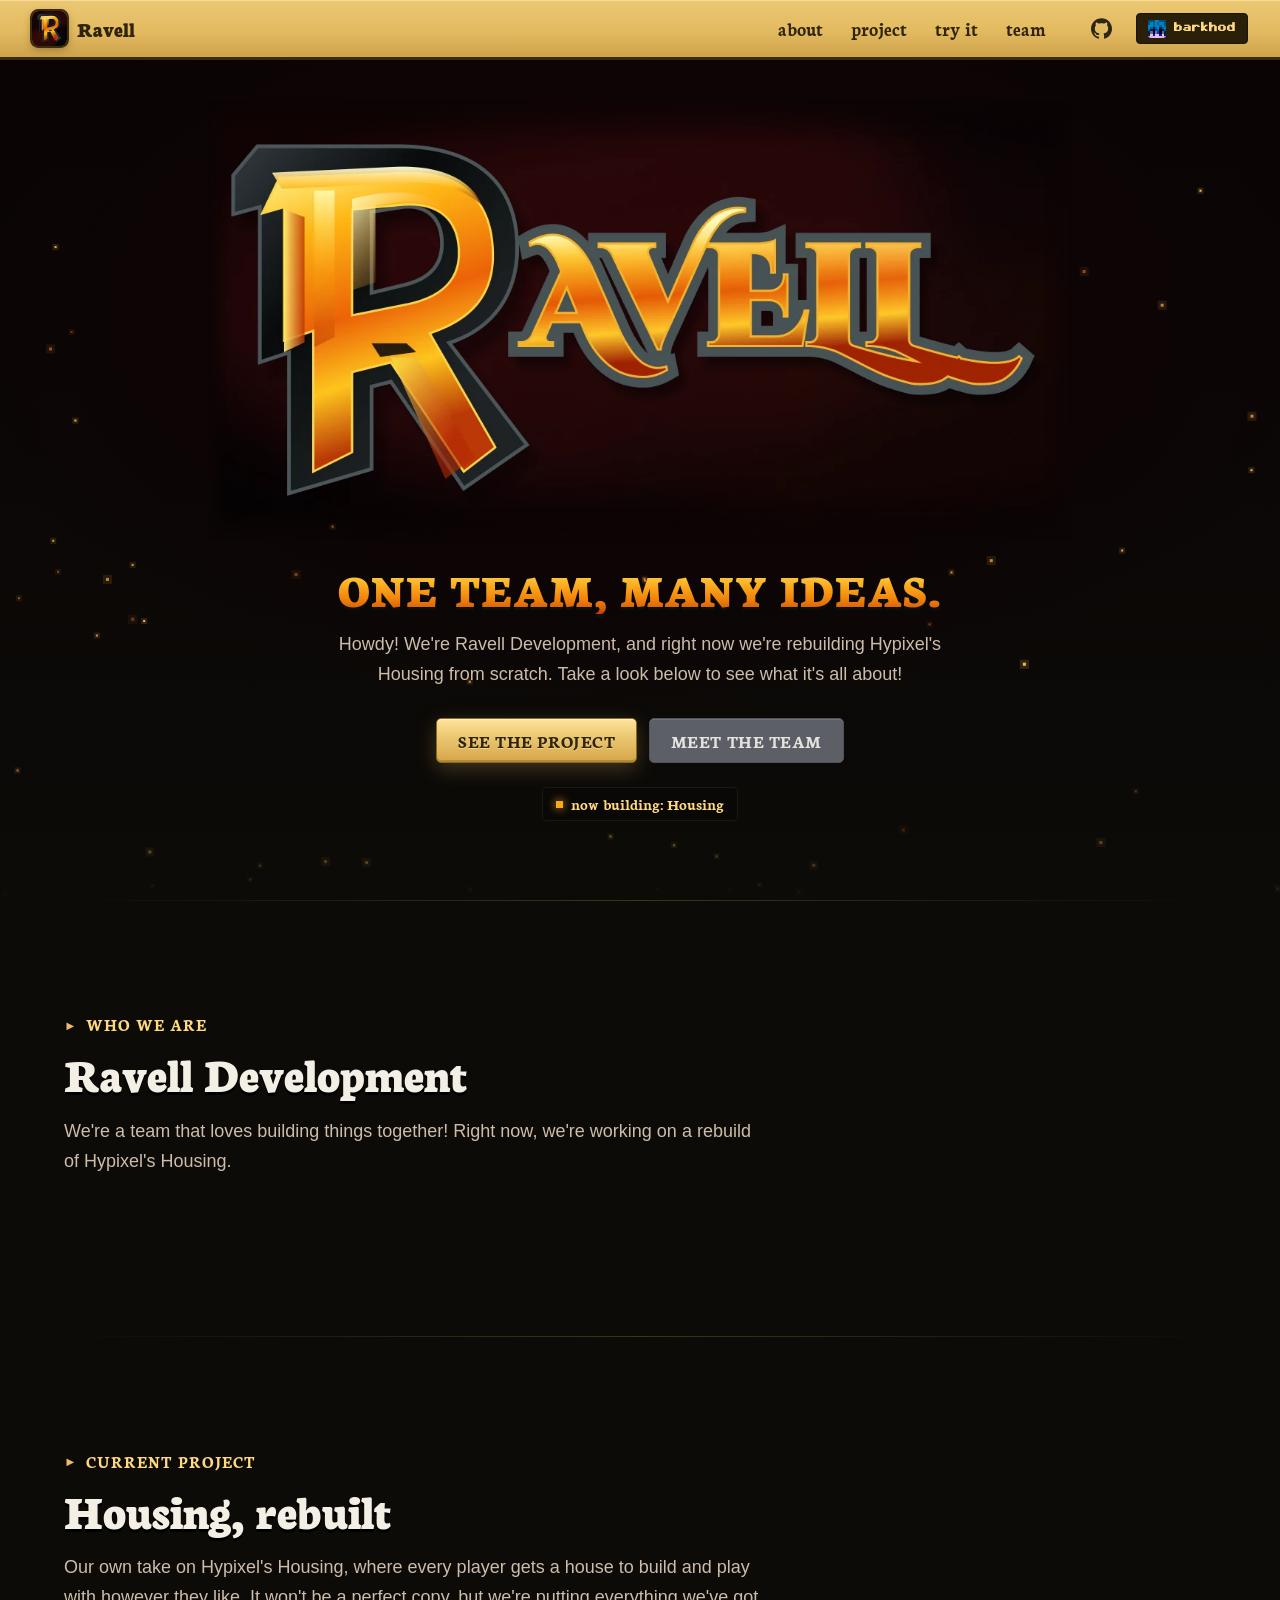
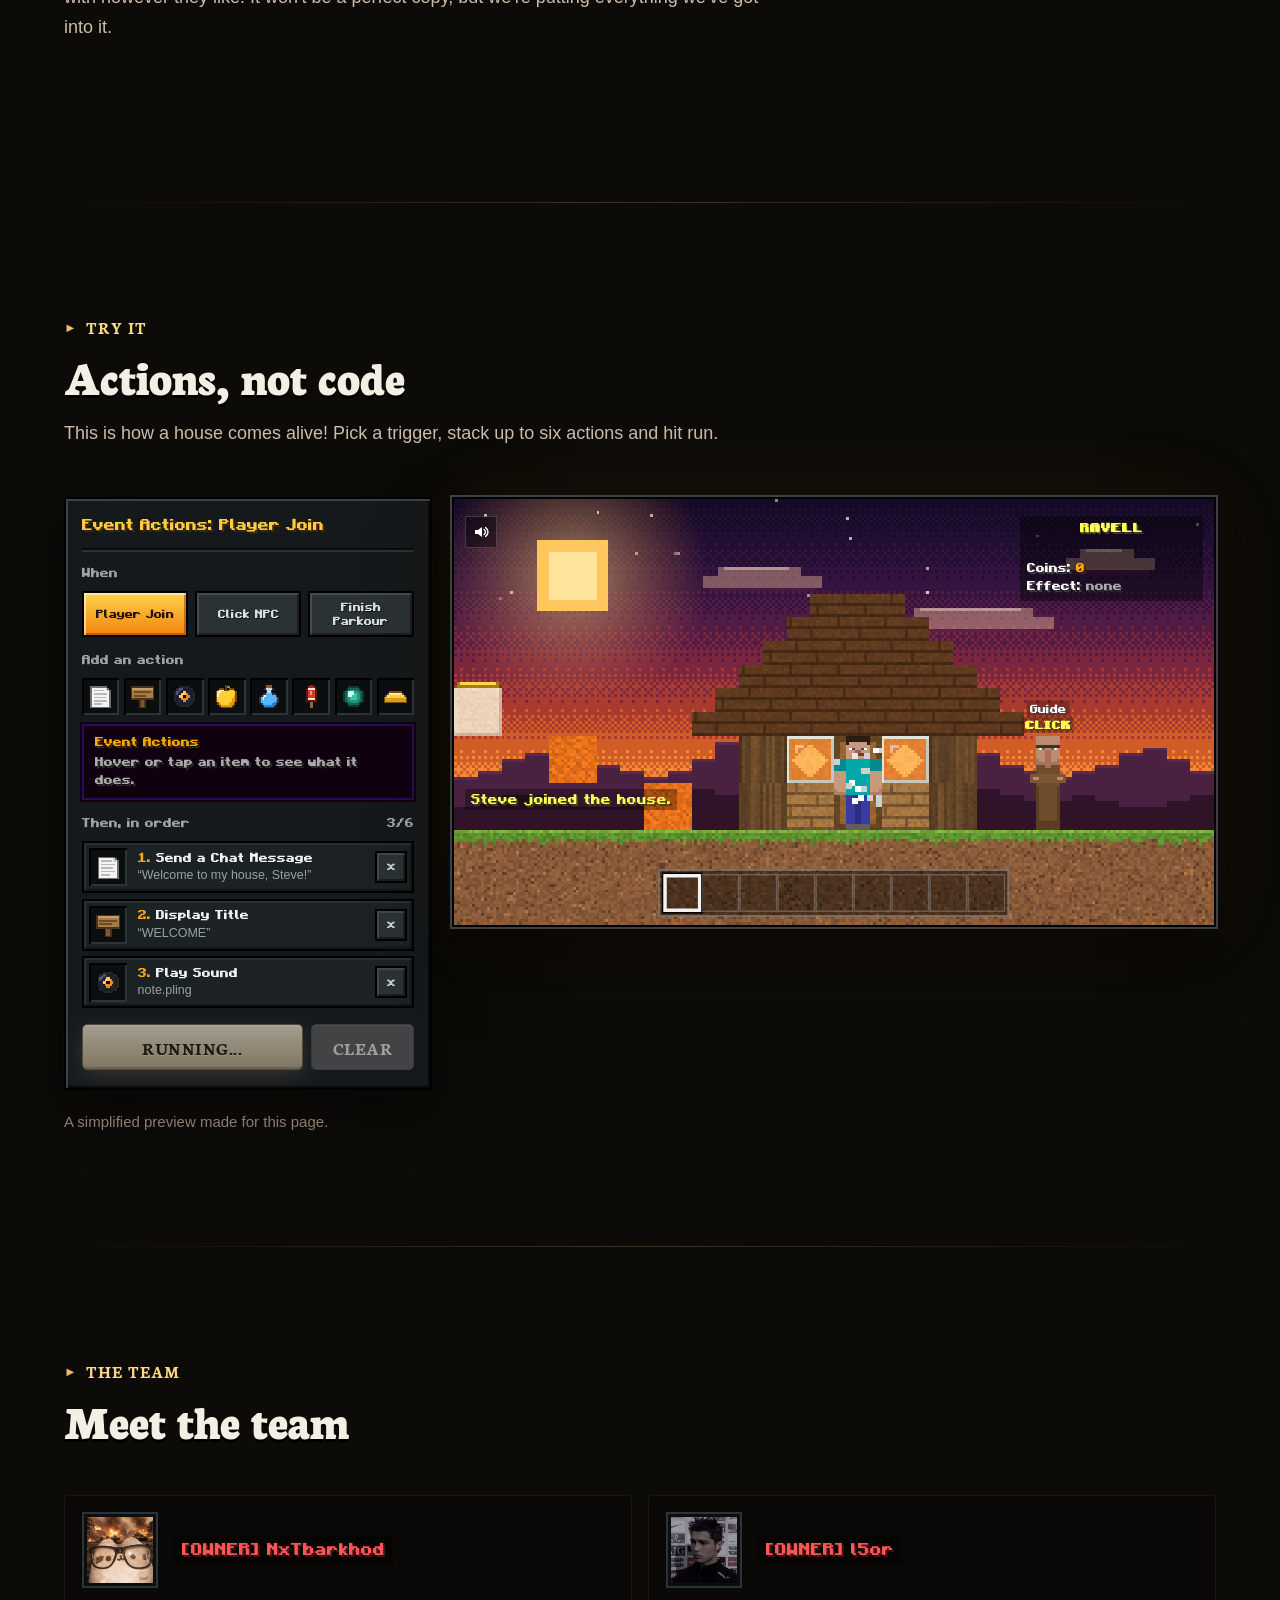
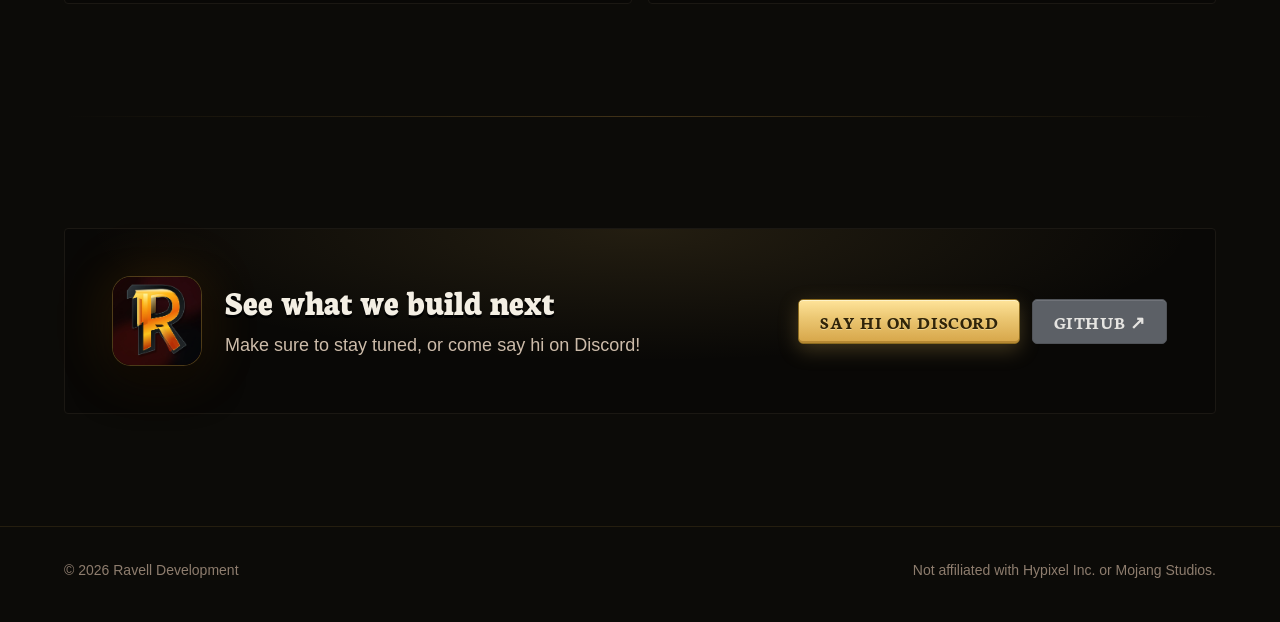
==== ravell/index.html @ a2330a3f "barkhod portfolio site + ravell page" ====
<!DOCTYPE html>
<html lang="en">
<head>
<meta charset="UTF-8">
<meta name="viewport" content="width=device-width, initial-scale=1.0">
<title>Ravell Development</title>
<meta name="description" content="Ravell Development is a team that takes on all kinds of projects. Right now we're rebuilding Hypixel's Housing from scratch.">
<meta name="theme-color" content="#070304">
<meta property="og:type" content="website">
<meta property="og:title" content="Ravell Development">
<meta property="og:description" content="One team, many ideas. Now building: Hypixel's Housing, rebuilt from scratch.">
<meta property="og:url" content="https://barkhod.github.io/ravell/">
<meta property="og:image" content="https://barkhod.github.io/assets/img/ravell-banner.webp">
<meta name="twitter:card" content="summary_large_image">
<link rel="icon" type="image/webp" href="../assets/img/ravell-icon.webp">
<link rel="apple-touch-icon" href="../assets/img/ravell-icon.webp">
<link rel="preconnect" href="https://fonts.googleapis.com">
<link rel="preconnect" href="https://fonts.gstatic.com" crossorigin>
<link href="https://fonts.googleapis.com/css2?family=Neuton:wght@400;700;800&display=swap" rel="stylesheet">
<link rel="stylesheet" href="../assets/css/ravell.css?v=8">
</head>
<body>
<a class="skip" href="#main">Skip to content</a>

<header class="rv-bar" id="rvBar">
<div class="rv-bar-in">
<a class="rv-brand" href="#main" aria-label="Ravell Development, back to the top"><img src="../assets/img/ravell-icon.webp" alt="" width="900" height="900"><span>Ravell</span></a>
<nav class="rv-nav" aria-label="Sections">
<a href="#about">about</a>
<a href="#project">project</a>
<a href="#try">try it</a>
<a href="#team">team</a>
</nav>
<a class="rv-gh" href="https://github.com/RavellDevelopment" target="_blank" rel="noreferrer" aria-label="Ravell Development on GitHub"><img src="../assets/icons/github.svg" alt="" width="22" height="22"></a>
<a class="rv-back" href="../"><img src="../assets/img/logo.png?v=1" alt="" width="32" height="32"><span>barkhod</span></a>
</div>
</header>

<main id="main">
<section class="rv-hero" aria-label="Ravell Development">
<canvas class="rv-embers" id="rvEmbers" aria-hidden="true"></canvas>
<div class="rv-hero-in">
<h1 class="rv-logo"><img src="../assets/img/ravell-banner.webp" alt="Ravell" width="1500" height="600" fetchpriority="high"></h1>
<p class="rv-tagline">One team, many ideas.</p>
<p class="rv-lead">Howdy! We're Ravell Development, and right now we're rebuilding Hypixel's Housing from scratch. Take a look below to see what it's all about!</p>
<div class="rv-cta">
<a class="rv-btn rv-btn-gold" href="#project">see the project</a>
<a class="rv-btn" href="#team">meet the team</a>
</div>
<p class="rv-status"><span class="rv-dot" aria-hidden="true"></span>now building: Housing</p>
</div>
</section>

<section class="rv-section" id="about" aria-labelledby="aboutTitle">
<div class="rv-wrap">
<header class="rv-head rv-reveal">
<p class="rv-kicker">who we are</p>
<h2 class="rv-h2" id="aboutTitle">Ravell Development</h2>
<p class="rv-sub">We're a team that loves building things together! Right now, we're working on a rebuild of Hypixel's Housing.</p>
</header>
</div>
</section>

<section class="rv-section" id="project" aria-labelledby="projectTitle">
<div class="rv-wrap">
<header class="rv-head rv-reveal">
<p class="rv-kicker">current project</p>
<h2 class="rv-h2" id="projectTitle">Housing, rebuilt</h2>
<p class="rv-sub">Our own take on Hypixel's Housing, where every player gets a house to build and play with however they like. It won't be a perfect copy, but we're putting everything we've got into it.</p>
</header>
</div>
</section>

<section class="rv-section rv-try" id="try" aria-labelledby="tryTitle">
<div class="rv-wrap">
<header class="rv-head rv-reveal">
<p class="rv-kicker">try it</p>
<h2 class="rv-h2" id="tryTitle">Actions, not code</h2>
<p class="rv-sub">This is how a house comes alive! Pick a trigger, stack up to six actions and hit run.</p>
</header>

<div class="ae rv-reveal" id="ae">
<div class="ae-gui">
<p class="ae-title"><span id="aeTitle">Event Actions: Player Join</span></p>

<div class="ae-group">
<p class="ae-label" id="aeWhen">When</p>
<div class="ae-triggers" id="aeTriggers" role="radiogroup" aria-labelledby="aeWhen">
<button class="ae-trigger" type="button" role="radio" aria-checked="true" data-trigger="join">Player Join</button>
<button class="ae-trigger" type="button" role="radio" aria-checked="false" tabindex="-1" data-trigger="npc">Click NPC</button>
<button class="ae-trigger" type="button" role="radio" aria-checked="false" tabindex="-1" data-trigger="parkour">Finish Parkour</button>
</div>
</div>

<div class="ae-group">
<p class="ae-label">Add an action</p>
<div class="ae-palette" id="aePalette"></div>
<div class="ae-info" id="aeInfo" aria-live="polite"><b>Event Actions</b><span>Hover or tap an item to see what it does.</span></div>
</div>

<div class="ae-group">
<p class="ae-label"><span>Then, in order</span><span id="aeCount">0/6</span></p>
<ol class="ae-list" id="aeList"></ol>
</div>

<div class="ae-run-row">
<button class="rv-btn rv-btn-gold ae-run" id="aeRun" type="button">&#9654; Run</button>
<button class="rv-btn" id="aeClear" type="button">Clear</button>
</div>
<noscript><p class="ae-empty">Turn on JavaScript to try the editor.</p></noscript>
</div>

<div class="ae-screen" id="aeScreen">
<canvas class="ae-world" id="aeWorld" width="256" height="144" role="img" aria-label="Preview: a small Minecraft scene with a house, an NPC and a parkour."></canvas>
<div class="ae-hud">
<div class="ae-board" id="aeBoard" aria-hidden="true"></div>
<div class="ae-tag" id="aeTag" aria-hidden="true"></div>
<div class="ae-titles" id="aeTitles" aria-hidden="true"><b></b><span></span></div>
<ol class="ae-chat" id="aeChat" aria-live="polite" aria-label="Chat"></ol>
<p class="ae-bar" id="aeBar" aria-hidden="true"></p>
<div class="ae-hotbar" id="aeHotbar" aria-hidden="true"></div>
<p class="ae-pop" id="aePop" aria-hidden="true"></p>
</div>
<button class="ae-mute" id="aeMute" type="button" aria-pressed="false" aria-label="Mute sounds">
<svg viewBox="0 0 16 16" aria-hidden="true" focusable="false"><path class="ae-mute-spk" d="M2 6h3l4-3v10l-4-3H2z"/><path class="ae-mute-on" d="M11 5.5c1 .7 1.5 1.5 1.5 2.5s-.5 1.8-1.5 2.5M12.6 3.6c1.5 1.1 2.4 2.6 2.4 4.4s-.9 3.3-2.4 4.4"/><path class="ae-mute-off" d="M11 6l4 4M15 6l-4 4"/></svg>
</button>
</div>
</div>
<p class="rv-note">A simplified preview made for this page.</p>
</div>
</section>

<section class="rv-section" id="team" aria-labelledby="teamTitle">
<div class="rv-wrap">
<header class="rv-head rv-reveal">
<p class="rv-kicker">the team</p>
<h2 class="rv-h2" id="teamTitle">Meet the team</h2>
</header>
<ul class="rv-team">
<li class="rv-member rv-reveal">
<img class="rv-member-face" src="../assets/img/dc-avatar.jpg?v=2" alt="" width="256" height="256" loading="lazy">
<div class="rv-member-text"><h3 class="rv-ign">[OWNER] NxTbarkhod</h3></div>
</li>
<li class="rv-member rv-reveal">
<img class="rv-member-face" src="../assets/img/mxbin-avatar.jpg" alt="" width="256" height="256" loading="lazy">
<div class="rv-member-text"><h3 class="rv-ign">[OWNER] l5or</h3></div>
</li>
</ul>
</div>
</section>

<section class="rv-section" id="follow" aria-labelledby="followTitle">
<div class="rv-wrap">
<div class="rv-follow rv-reveal">
<img class="rv-follow-icon" src="../assets/img/ravell-icon.webp" alt="" width="900" height="900" loading="lazy">
<div class="rv-follow-text">
<h2 class="rv-h2" id="followTitle">See what we build next</h2>
<p class="rv-sub">Make sure to stay tuned, or come say hi on Discord!</p>
</div>
<div class="rv-cta">
<a class="rv-btn rv-btn-gold" href="../#contact">say hi on discord</a>
<a class="rv-btn" href="https://github.com/RavellDevelopment" target="_blank" rel="noreferrer">github &#8599;</a>
</div>
</div>
</div>
</section>
</main>

<footer class="rv-foot">
<div class="rv-wrap rv-foot-in">
<p>&copy; 2026 Ravell Development</p>
<p>Not affiliated with Hypixel Inc. or Mojang Studios.</p>
</div>
</footer>

<script src="../assets/js/ravell.js?v=2" defer></script>
</body>
</html>
---- assets/css/ravell.css ----
@font-face{font-family:Minecraft;src:url("../fonts/minecraft.otf") format("opentype");font-display:swap}
:root{
color-scheme:dark;
--bg:#0c0b08;
--block:#090806;
--block-edge:#1b1813;
--hx-gold:#ffd980;
--hx-bar:#e2ba60;
--hx-ink:#30250b;
--panel:#0f1314;
--panel-2:#161b1d;
--edge:#262d30;
--edge-2:#4a5357;
--ink:#f8f0e6;
--ink-2:#cdbcaa;
--ink-3:#8e7d6e;
--g1:#ffee90;
--g2:#ffcb45;
--g3:#fba71b;
--g4:#f1850c;
--g5:#d75f0a;
--g6:#bc3a04;
--gold-text:linear-gradient(180deg,var(--g1) 0%,var(--g2) 26%,var(--g3) 48%,var(--g4) 70%,var(--g5) 90%,var(--g6) 100%);
--f-display:"Neuton",Georgia,"Times New Roman",serif;
--f-body:Arial,"Helvetica Neue",Helvetica,sans-serif;
--f-pixel:"Minecraft",ui-monospace,monospace;
--bar-h:3.75rem;
--ease:cubic-bezier(.16,1,.3,1);
}

*{margin:0;padding:0;box-sizing:border-box}
html{background:var(--bg);scroll-behavior:smooth;scroll-padding-top:calc(var(--bar-h) + 1rem);-webkit-text-size-adjust:100%;text-size-adjust:100%}
body{min-height:100vh;background:var(--bg);color:var(--ink);font-family:var(--f-body);font-size:1rem;line-height:1.65;-webkit-font-smoothing:antialiased;-moz-osx-font-smoothing:grayscale}
img,canvas{display:block;max-width:100%}
a{color:inherit;text-decoration:none}
button{font:inherit;color:inherit;background:none;border:0;cursor:pointer}
button:disabled{cursor:default}
ol,ul{list-style:none}
h1,h2,h3{font-weight:inherit}
:focus-visible{outline:2px solid var(--g2);outline-offset:3px}
::selection{background:rgba(251,167,27,.35);color:#fff}
.skip{position:absolute;left:1rem;top:-4rem;z-index:100;padding:.5rem .8rem;background:var(--g2);color:#1d0d00;font-weight:700;transition:top .2s ease}
.skip:focus{top:1rem}
.rv-wrap{width:min(100% - 2.5rem,72rem);margin-inline:auto}

.rv-tagline{background:var(--gold-text);-webkit-background-clip:text;background-clip:text;color:transparent}
.rv-tagline,.rv-h2{text-wrap:balance}
.rv-lead,.rv-sub{text-wrap:pretty}

.rv-bar{position:fixed;inset:0 0 auto;z-index:50;height:var(--bar-h);background:linear-gradient(180deg,#ecc874,var(--hx-bar) 55%,#cfa24c);border-bottom:3px solid #3a2c0e;box-shadow:0 1px 0 #f6dc9a inset;transition:box-shadow .3s ease}
.rv-bar.is-solid{box-shadow:0 1px 0 #f6dc9a inset,0 8px 24px rgba(0,0,0,.45)}
.rv-bar-in{display:flex;align-items:center;gap:1rem;width:min(100% - 2rem,76rem);height:100%;margin-inline:auto}
.rv-brand{display:flex;align-items:center;gap:.6rem;color:var(--hx-ink);font-family:var(--f-display);font-size:1.35rem;font-weight:800;line-height:1}
.rv-brand img{width:2.2rem;height:2.2rem;border-radius:.4rem;box-shadow:0 0 0 2px #3a2c0e,0 3px 8px rgba(58,44,14,.45)}
.rv-nav{display:none;gap:.15rem;margin-left:auto}
.rv-nav a{padding:.4rem .8rem;border-radius:2px 2px 0 0;color:var(--hx-ink);font-family:var(--f-display);font-size:1.1875rem;font-weight:700;line-height:1.3;transition:background-color .15s ease}
.rv-nav a:hover{background:rgba(255,255,255,.28)}
.rv-gh{display:grid;place-items:center;flex:none;width:2.3rem;height:2.3rem;margin-left:auto;border-radius:4px;transition:background-color .15s ease}
.rv-gh img{width:1.35rem;height:1.35rem;filter:brightness(0) opacity(.8)}
.rv-gh:hover{background:rgba(255,255,255,.28)}
.rv-back{display:flex;align-items:center;gap:.5rem;padding:.4rem .7rem .35rem;background:#2a200a;border:1px solid #1a1405;border-radius:4px;color:var(--hx-gold);font-family:var(--f-pixel);font-size:.8125rem;line-height:1.3;transition:background-color .2s ease}
.rv-back img{width:1.1rem;height:1.1rem;image-rendering:pixelated}
.rv-back:hover{background:#3a2c0e}
@media(min-width:48rem){.rv-nav{display:flex}.rv-gh{margin-left:.5rem}}

.rv-hero{position:relative;isolation:isolate;display:grid;align-items:center;min-height:min(100svh,58rem);padding:calc(var(--bar-h) + 1.5rem) 0 4rem;overflow:hidden;background:radial-gradient(70% 55% at 50% 36%,#160506 0%,#0d0405 50%,rgba(7,3,4,0) 78%),linear-gradient(180deg,#0a0304 0%,var(--bg) 100%)}
.rv-hero::after{content:"";position:absolute;inset:auto 0 0;height:8rem;background:linear-gradient(180deg,rgba(7,3,4,0),var(--bg));pointer-events:none;z-index:-1}
.rv-embers{position:absolute;inset:0;z-index:-2;width:100%;height:100%;pointer-events:none}
.rv-hero-in{display:grid;justify-items:center;width:min(100% - 2rem,64rem);margin-inline:auto;text-align:center}
.rv-logo{width:min(100%,54rem);aspect-ratio:1170/600;overflow:hidden;-webkit-mask-image:linear-gradient(90deg,transparent 0,#000 2.4%,#000 96.4%,transparent 100%),linear-gradient(180deg,transparent 0,#000 9%,#000 91%,transparent 100%);-webkit-mask-composite:source-in;mask-image:linear-gradient(90deg,transparent 0,#000 2.4%,#000 96.4%,transparent 100%),linear-gradient(180deg,transparent 0,#000 9%,#000 91%,transparent 100%);mask-composite:intersect}
@supports (height:1svh){.rv-logo{width:min(100%,54rem,max(20rem,(100svh - 21rem) * 1.95))}}
.rv-logo img{width:calc(100% * 1500 / 1170);max-width:none;height:auto}
.rv-tagline{margin-top:clamp(.5rem,2vw,1.25rem);font-family:var(--f-display);font-size:clamp(1.75rem,4.6vw,3rem);font-weight:800;line-height:1.1;text-transform:uppercase;letter-spacing:.02em;filter:drop-shadow(0 3px 0 #0b0f10)}
.rv-lead{max-width:38rem;margin-top:1rem;color:var(--ink-2);font-size:clamp(1rem,1.6vw,1.125rem)}
.rv-cta{display:flex;flex-wrap:wrap;justify-content:center;gap:.75rem;margin-top:1.75rem}
.rv-status{display:inline-flex;align-items:center;gap:.55rem;margin-top:1.5rem;padding:.35rem .8rem;background:var(--block);border:1px solid var(--block-edge);border-radius:4px;color:var(--hx-gold);font-family:var(--f-display);font-size:1rem;font-weight:700;line-height:1.3}
.rv-dot{width:7px;height:7px;background:var(--g3);box-shadow:0 0 10px var(--g3);animation:rv-pulse 2s ease-in-out infinite}
@keyframes rv-pulse{50%{opacity:.35;box-shadow:0 0 2px var(--g3)}}

.rv-btn{display:inline-flex;align-items:center;justify-content:center;gap:.5rem;min-height:2.85rem;padding:.55rem 1.3rem .5rem;background:#5c6066;border:1px solid #505358;border-radius:5px;color:#e5e4e1;font-family:var(--f-display);font-size:1.125rem;font-weight:700;line-height:1.2;text-transform:uppercase;letter-spacing:.03em;box-shadow:inset 0 1px 0 rgba(255,255,255,.12);transition:filter .15s ease,transform .1s ease}
.rv-btn:hover{filter:brightness(1.18)}
.rv-btn:active{transform:translateY(1px)}
.rv-btn:disabled,.rv-btn[aria-disabled="true"]{filter:grayscale(.7) brightness(.7);transform:none;cursor:default}
.rv-btn-gold{background:linear-gradient(180deg,#ffe49a 0%,#ecc874 40%,#d6a548 100%);border-color:#8a6a20;color:#302409;text-shadow:0 1px 0 rgba(255,240,190,.5);box-shadow:inset 0 1px 0 rgba(255,250,220,.7),inset 0 -2px 0 rgba(120,80,10,.35),0 6px 20px rgba(226,186,96,.25)}

.rv-section{position:relative;padding:clamp(4.5rem,9vw,7rem) 0}
.rv-section::before{content:"";position:absolute;top:0;left:50%;width:min(100% - 2.5rem,72rem);height:1px;background:linear-gradient(90deg,rgba(255,190,80,0),rgba(255,190,80,.22),rgba(255,190,80,0));transform:translateX(-50%)}
.rv-head{max-width:44rem;margin-bottom:clamp(2rem,4vw,3rem)}
.rv-kicker{display:inline-flex;align-items:center;gap:.5rem;color:var(--hx-gold);font-family:var(--f-display);font-size:1.0625rem;font-weight:700;line-height:1.3;text-transform:uppercase;letter-spacing:.06em}
.rv-kicker::before{content:"\25BA";font-size:.75em;color:#f3b968}
.rv-h2{margin-top:.5rem;color:#f4efe4;font-family:var(--f-display);font-size:clamp(2rem,4.6vw,3.1rem);font-weight:800;line-height:1.1;text-shadow:0 3px 0 #000}
.rv-sub{margin-top:1rem;color:var(--ink-2);font-size:clamp(1rem,1.5vw,1.125rem)}
.rv-note{margin-top:1.25rem;color:var(--ink-3);font-size:.9375rem}



.rv-team{display:grid;gap:1rem}
@media(min-width:40rem){.rv-team{grid-template-columns:repeat(2,minmax(0,1fr))}}
.rv-member{display:flex;align-items:center;gap:1.1rem;padding:1.1rem 1.2rem;background:var(--block);border:1px solid var(--block-edge);border-radius:4px}
.rv-member-face{flex:none;width:4.5rem;height:4.5rem;object-fit:cover;background:#0b0e0f;border:3px solid #0b0e0f;box-shadow:0 0 0 2px #2c3437}
.rv-member-text{display:grid;gap:.15rem;min-width:0}
.rv-member .rv-ign{justify-self:start;padding:.2rem .5rem .1rem;background:rgba(0,0,0,.42);color:#ff5555;font-family:var(--f-pixel);font-size:clamp(.8125rem,3.6vw,1.0625rem);font-weight:400;white-space:nowrap;line-height:1.35;text-shadow:2px 2px 0 #3f1515}

.rv-follow{display:grid;gap:1.5rem;justify-items:center;padding:clamp(2rem,5vw,3rem);background:radial-gradient(80% 120% at 50% 0%,rgba(226,186,96,.12),rgba(226,186,96,0) 60%),var(--block);border:1px solid var(--block-edge);border-radius:4px;text-align:center}
.rv-follow-icon{width:5.5rem;height:5.5rem;border-radius:1.1rem;box-shadow:0 0 0 1px rgba(255,200,90,.25),0 18px 40px rgba(0,0,0,.5),0 0 60px rgba(241,133,12,.18)}
.rv-follow .rv-h2{margin-top:0;font-size:clamp(1.6rem,3.4vw,2.25rem)}
.rv-follow .rv-sub{margin-top:.6rem}
.rv-follow .rv-cta{margin-top:0}
@media(min-width:64rem){.rv-follow{grid-template-columns:auto minmax(0,1fr) auto;align-items:center;justify-items:start;text-align:left}}

.rv-foot{padding:2rem 0 2.5rem;border-top:1px solid rgba(255,190,80,.1);color:var(--ink-3);font-size:.875rem}
.rv-foot-in{display:flex;flex-wrap:wrap;justify-content:space-between;gap:.5rem 1.5rem}
.rv-foot a{color:var(--hx-gold)}
.rv-foot a:hover{text-decoration:underline}

.ae{display:grid;gap:1.25rem;align-items:start}
@media(min-width:64rem){.ae{grid-template-columns:23rem minmax(0,1fr)}}
@media(max-width:63.99rem){.ae-screen{order:-1}}
.ae-gui{display:grid;gap:1rem;padding:1rem 1rem 1.1rem;background:#15191b;border:2px solid #000;box-shadow:inset 2px 2px 0 #3a4245,inset -2px -2px 0 #07090a,0 20px 50px rgba(0,0,0,.45)}
.ae-title{padding-bottom:.75rem;border-bottom:2px solid #0a0c0d;box-shadow:0 2px 0 #2a3134;color:var(--g2);font-family:var(--f-pixel);font-size:1rem;line-height:1.3;text-shadow:2px 2px 0 #3f2a00}
.ae-label{display:flex;justify-content:space-between;gap:1rem;margin-bottom:.5rem;color:#9aa5a8;font-family:var(--f-pixel);font-size:.8125rem;line-height:1.3}
.ae-triggers{display:grid;grid-template-columns:repeat(3,minmax(0,1fr));gap:.4rem}
.ae-trigger{min-height:2.6rem;padding:.45rem .3rem .38rem;background:#2b3236;border:2px solid #000;color:#d8dee0;font-family:var(--f-pixel);font-size:.75rem;line-height:1.2;text-shadow:1px 1px 0 #111;box-shadow:inset 2px 2px 0 rgba(255,255,255,.12),inset -2px -2px 0 rgba(0,0,0,.4);transition:filter .15s ease}
.ae-trigger:hover:not(:disabled){filter:brightness(1.2)}
.ae-trigger[aria-checked="true"]{background:linear-gradient(180deg,#ffd34d,#f1850c);color:#2b1200;text-shadow:none;box-shadow:inset 2px 2px 0 rgba(255,250,210,.6),inset -2px -2px 0 rgba(150,50,0,.5)}
.ae-palette{display:grid;grid-template-columns:repeat(8,minmax(0,1fr));gap:.3rem}
.ae-slot{position:relative;display:grid;place-items:center;aspect-ratio:1;background:#0b0e0f;box-shadow:inset 2px 2px 0 #000,inset -2px -2px 0 #2c3437}
.ae-slot img{width:72%;height:72%;image-rendering:pixelated;transition:transform .15s ease}
button.ae-slot:hover:not(:disabled),button.ae-slot:focus-visible{background:#262c2f}
button.ae-slot:hover:not(:disabled) img{transform:scale(1.12)}
button.ae-slot:active img{transform:scale(.88)}
button.ae-slot:disabled{opacity:.45}
.ae-info{display:grid;gap:.15rem;min-height:3.9rem;margin-top:.6rem;padding:.5rem .7rem .55rem;background:rgba(16,0,16,.94);border:2px solid #2a0a5c;box-shadow:0 0 0 2px #100010;font-family:var(--f-pixel);font-size:.8125rem;line-height:1.35}
.ae-info b{color:#ffaa00;font-weight:400;text-shadow:2px 2px 0 #3f2a00}
.ae-info span{color:#aaa;text-shadow:2px 2px 0 #2a2a2a}
.ae-info.is-warn b{color:#ff5555;text-shadow:2px 2px 0 #3f1515}
.ae-list{display:grid;gap:.35rem;counter-reset:ae}
.ae-item{display:grid;grid-template-columns:2.4rem minmax(0,1fr) auto;align-items:center;gap:.65rem;padding:.3rem;background:#1c2124;border:2px solid #000;box-shadow:inset 2px 2px 0 rgba(255,255,255,.06),inset -2px -2px 0 rgba(0,0,0,.35);counter-increment:ae;transition:background-color .2s ease,box-shadow .2s ease,opacity .2s ease}
.ae-item.is-new{animation:ae-in .35s var(--ease)}
@keyframes ae-in{from{opacity:0;transform:translateY(-6px)}}
.ae-item .ae-slot{width:2.4rem}
.ae-item-text{display:grid;min-width:0}
.ae-item-name{overflow:hidden;color:#f2f2f2;font-family:var(--f-pixel);font-size:.8125rem;line-height:1.35;text-overflow:ellipsis;white-space:nowrap}
.ae-item-name::before{content:counter(ae) ". ";color:var(--g3)}
.ae-item-arg{overflow:hidden;color:#97a3a7;font-size:.78rem;line-height:1.4;text-overflow:ellipsis;white-space:nowrap}
.ae-x{display:grid;place-items:center;width:2rem;height:2rem;background:#2b3236;border:2px solid #000;color:#c9d1d3;font-family:var(--f-pixel);font-size:.8125rem;box-shadow:inset 2px 2px 0 rgba(255,255,255,.1),inset -2px -2px 0 rgba(0,0,0,.4)}
.ae-x:hover:not(:disabled){background:#7a2a1a;color:#fff}
.ae-x:disabled{opacity:.4}
.ae-item.is-running{background:#3a2a10;box-shadow:inset 2px 2px 0 rgba(255,220,120,.25),inset -2px -2px 0 rgba(0,0,0,.35),0 0 0 2px var(--g3),0 0 18px rgba(251,167,27,.35)}
.ae-item.is-done{opacity:.55}
.ae-empty{padding:.85rem;border:2px dashed #2c3437;color:#7d898d;font-size:.875rem;text-align:center}
.ae-list.is-full{animation:ae-shake .35s ease}
@keyframes ae-shake{25%{transform:translateX(-4px)}75%{transform:translateX(4px)}}
.ae-run-row{display:grid;grid-template-columns:minmax(0,1fr) auto;gap:.5rem}

.ae-screen{position:relative;container-type:inline-size;aspect-ratio:16/9;overflow:hidden;background:#140b26;border:2px solid #000;box-shadow:0 0 0 2px #3a4245,0 24px 60px rgba(0,0,0,.55),0 0 80px rgba(241,133,12,.08)}
.ae-world{width:100%;height:100%;image-rendering:crisp-edges;image-rendering:pixelated}
.ae-hud{position:absolute;inset:0;overflow:hidden;color:#fff;font-family:var(--f-pixel);line-height:1.25;pointer-events:none}
.ae-hud span{color:var(--c,#fff);text-shadow:.125em .125em 0 var(--s,#3f3f3f)}
.ae-hud span.b{letter-spacing:.125em;text-shadow:.125em 0 0 var(--c,#fff),.125em .125em 0 var(--s,#3f3f3f),.25em .125em 0 var(--s,#3f3f3f)}
.ae-board{position:absolute;top:4%;right:1.5%;display:grid;min-width:24%;padding:.3em .55em .4em;background:rgba(0,0,0,.42);font-size:11px;font-size:clamp(7px,2.15cqw,13px);line-height:1.4}
.ae-board p:first-child{padding-bottom:.25em;text-align:center}
.ae-board .is-flash span:last-child{animation:ae-flash .6s ease}
@keyframes ae-flash{0%,60%{filter:brightness(1.8)}}
.ae-tag{position:absolute;display:grid;justify-items:center;font-size:10px;font-size:clamp(7px,1.95cqw,12px);line-height:1.35;transform:translate(-50%,-100%)}
.ae-tag p{padding:0 .3em;background:rgba(0,0,0,.25)}
.ae-titles{position:absolute;top:22%;left:0;right:0;display:grid;justify-items:center;text-align:center;opacity:0;transition:opacity .3s ease}
.ae-titles.is-on{opacity:1}
.ae-titles b{font-weight:400;font-size:28px;font-size:clamp(18px,7.6cqw,56px);line-height:1.1}
.ae-titles>span{margin-top:.5em;font-size:12px;font-size:clamp(9px,2.9cqw,20px)}
.ae-chat{position:absolute;bottom:27%;left:1.5%;display:grid;max-width:60%;font-size:10px;font-size:clamp(8px,2.35cqw,14px);line-height:1.3}
.ae-chat li{padding:.12em .4em .08em;background:rgba(0,0,0,.32);transition:opacity .8s ease}
.ae-chat li.is-old{opacity:0}
.ae-bar{position:absolute;bottom:15.5%;left:0;right:0;text-align:center;font-size:10px;font-size:clamp(8px,2.4cqw,15px);opacity:0;transition:opacity .4s ease}
.ae-bar.is-on{opacity:1}
.ae-hotbar{position:absolute;bottom:2.4%;left:50%;display:flex;padding:.35cqw;background:rgba(0,0,0,.45);box-shadow:0 0 0 .3cqw rgba(120,120,120,.55);transform:translateX(-50%)}
.ae-hb{position:relative;display:grid;place-items:center;width:5cqw;height:5cqw;box-shadow:inset 0 0 0 .2cqw rgba(150,150,150,.45)}
.ae-hb.is-sel{box-shadow:inset 0 0 0 .45cqw #f2f2f2,0 0 0 .2cqw #000}
.ae-hb img{width:72%;height:72%;image-rendering:pixelated}
.ae-hb.is-pop img{animation:ae-pop .4s var(--ease)}
@keyframes ae-pop{from{transform:scale(1.6)}}
.ae-hb i{position:absolute;right:.2cqw;bottom:-.2cqw;font-size:clamp(7px,1.8cqw,12px);font-style:normal;text-shadow:.125em .125em 0 #3f3f3f}
.ae-pop{position:absolute;font-size:12px;font-size:clamp(9px,2.8cqw,18px);opacity:0;transform:translate(-50%,-100%)}
.ae-pop.is-on{animation:ae-rise 1.1s var(--ease) forwards}
@keyframes ae-rise{0%{opacity:0;transform:translate(-50%,-60%)}15%{opacity:1}100%{opacity:0;transform:translate(-50%,-260%)}}
.ae-mute{position:absolute;top:4%;left:1.5%;display:grid;place-items:center;width:2rem;height:2rem;background:rgba(0,0,0,.45);border:1px solid rgba(255,255,255,.18);color:#fff;transition:background-color .2s ease}
.ae-mute:hover{background:rgba(0,0,0,.7)}
.ae-mute svg{width:1rem;height:1rem;fill:none;stroke:currentColor;stroke-width:1.4;stroke-linecap:round;stroke-linejoin:round}
.ae-mute .ae-mute-spk{fill:currentColor;stroke:none}
.ae-mute .ae-mute-off,.ae-mute[aria-pressed="true"] .ae-mute-on{display:none}
.ae-mute[aria-pressed="true"] .ae-mute-off{display:inline}

.rv-js .rv-reveal{opacity:0;transform:translateY(18px);transition:opacity .7s var(--ease),transform .7s var(--ease)}
.rv-js .rv-reveal.is-in{opacity:1;transform:none}
.rv-team .rv-reveal:nth-child(2){transition-delay:.06s}

@media(max-width:30rem){
.ae-gui{padding:.85rem}
.ae-palette{gap:.22rem}
.ae-trigger{font-size:.6875rem}
.rv-btn{padding-inline:1rem}
}
@media(prefers-reduced-motion:reduce){
html{scroll-behavior:auto}
.rv-js .rv-reveal{opacity:1;transform:none;transition:none}
.rv-dot,.ae-item.is-new,.ae-list.is-full,.ae-hb.is-pop img{animation:none}
}
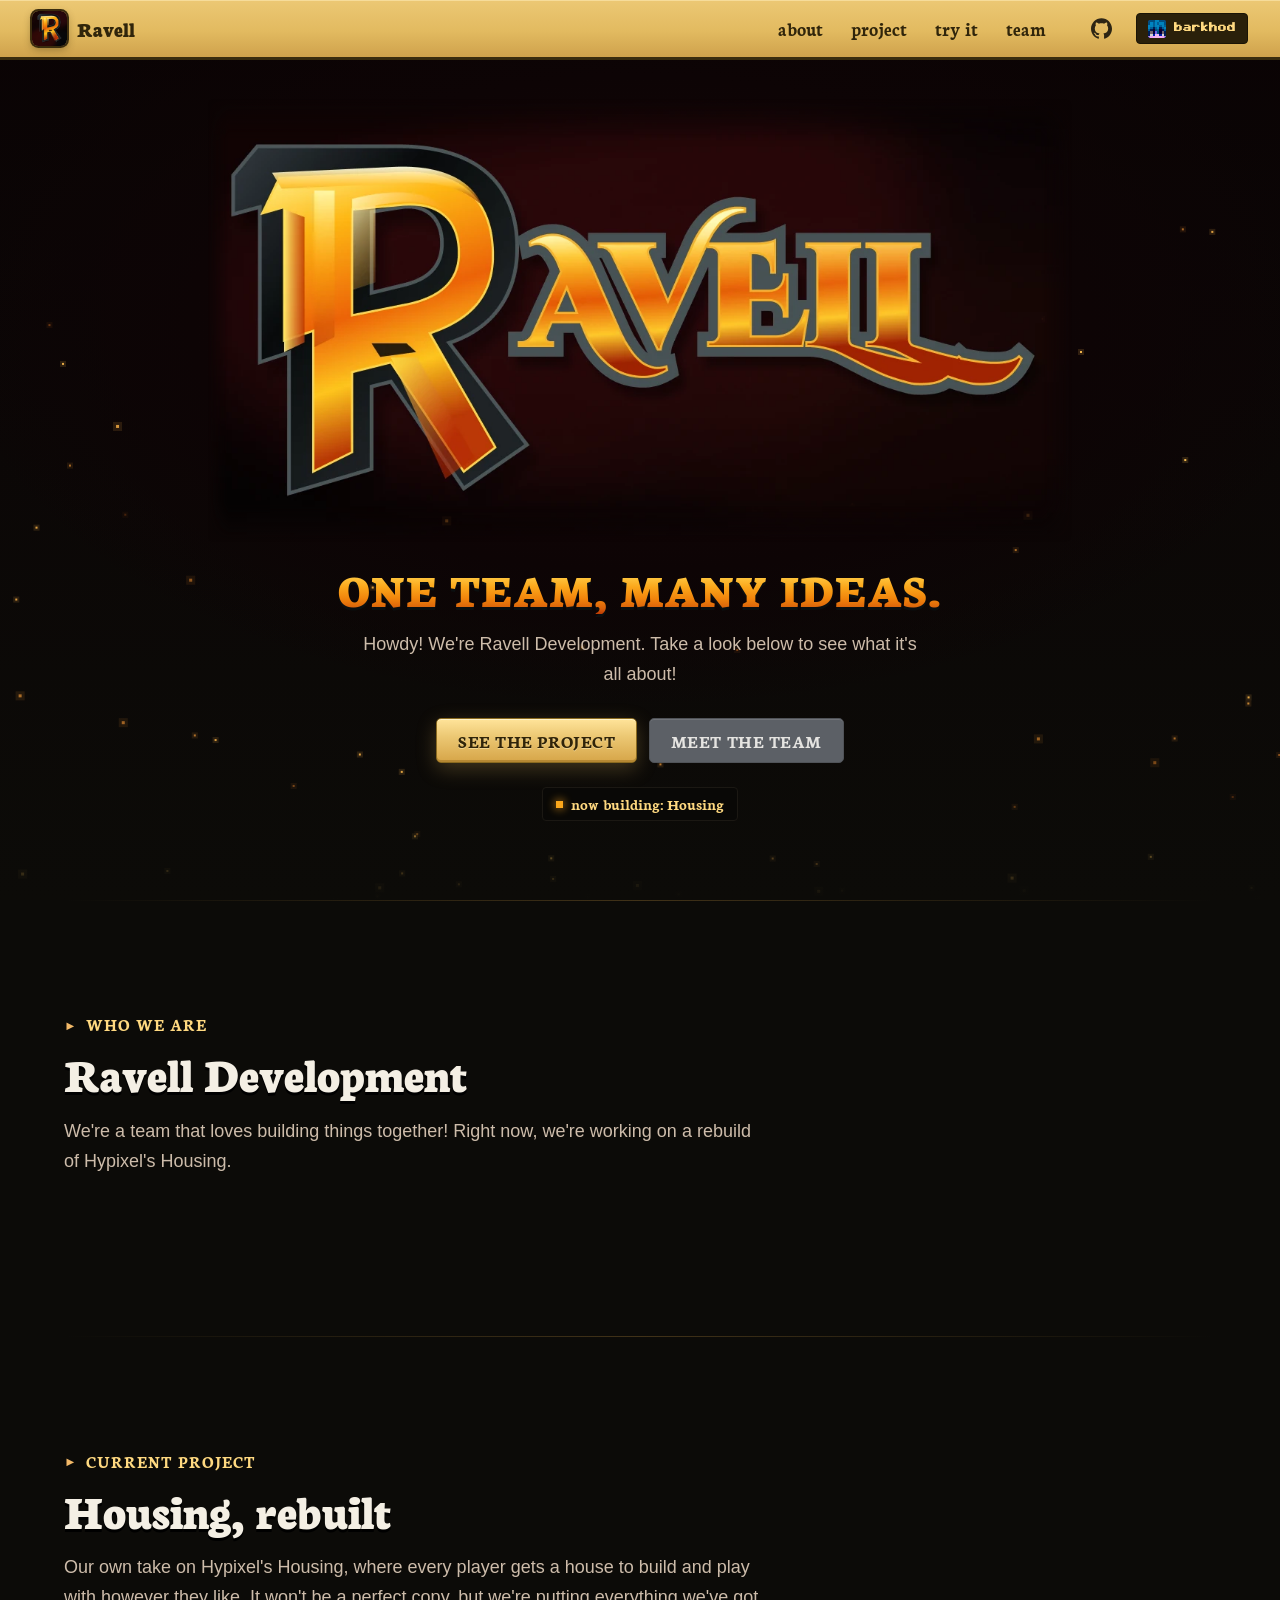
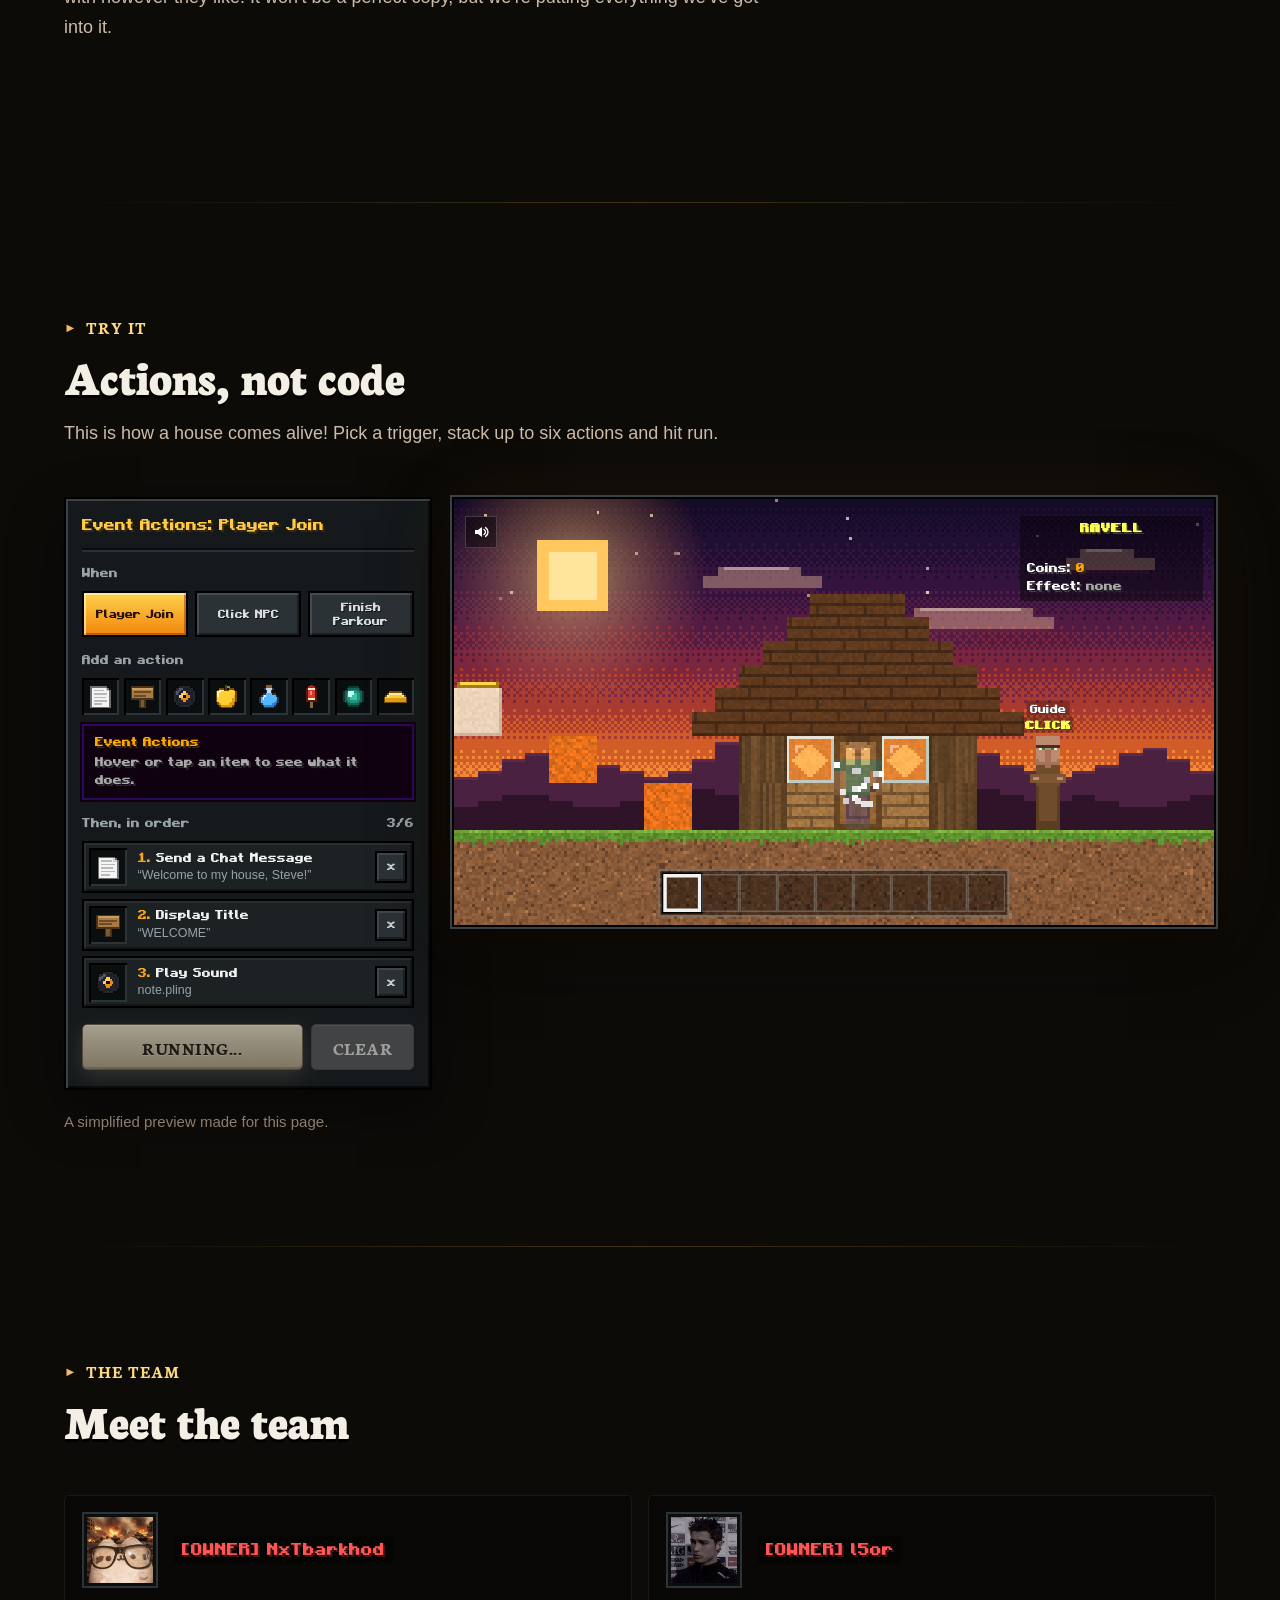
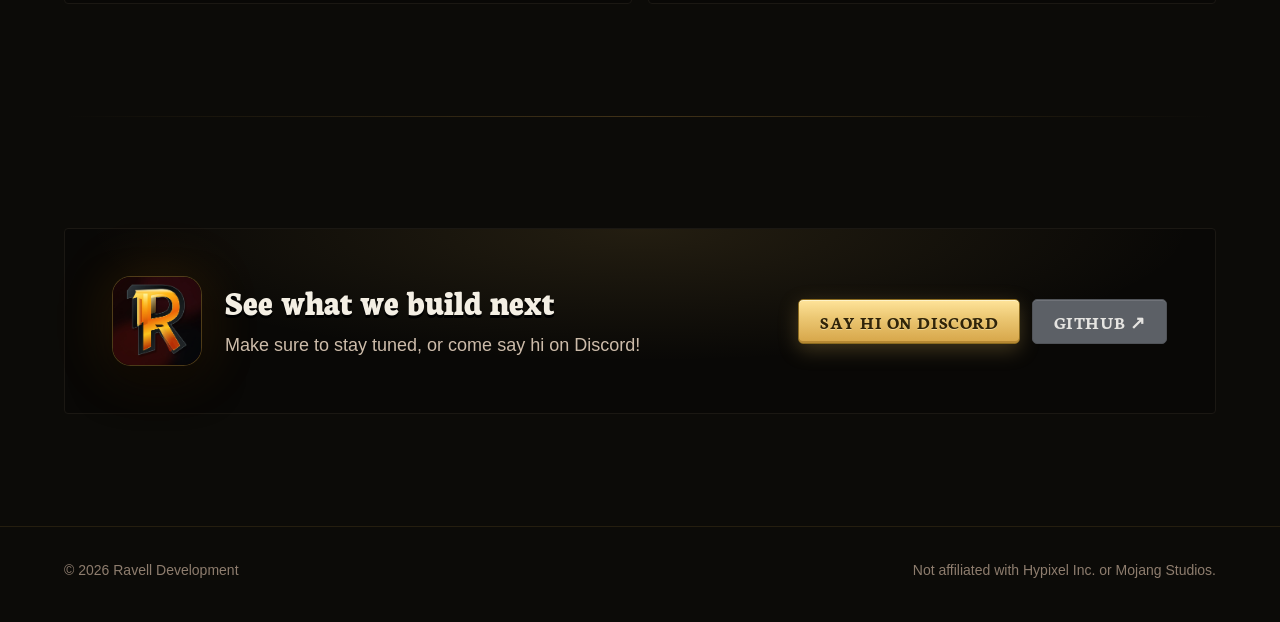
==== commit 01513113: "change" ====
--- a/ravell/index.html
+++ b/ravell/index.html
@@ -42,7 +42,7 @@
 <div class="rv-hero-in">
 <h1 class="rv-logo"><img src="../assets/img/ravell-banner.webp" alt="Ravell" width="1500" height="600" fetchpriority="high"></h1>
 <p class="rv-tagline">One team, many ideas.</p>
-<p class="rv-lead">Howdy! We're Ravell Development, and right now we're rebuilding Hypixel's Housing from scratch. Take a look below to see what it's all about!</p>
+<p class="rv-lead">Howdy! We're Ravell Development. Take a look below to see what it's all about!</p>
 <div class="rv-cta">
 <a class="rv-btn rv-btn-gold" href="#project">see the project</a>
 <a class="rv-btn" href="#team">meet the team</a>
